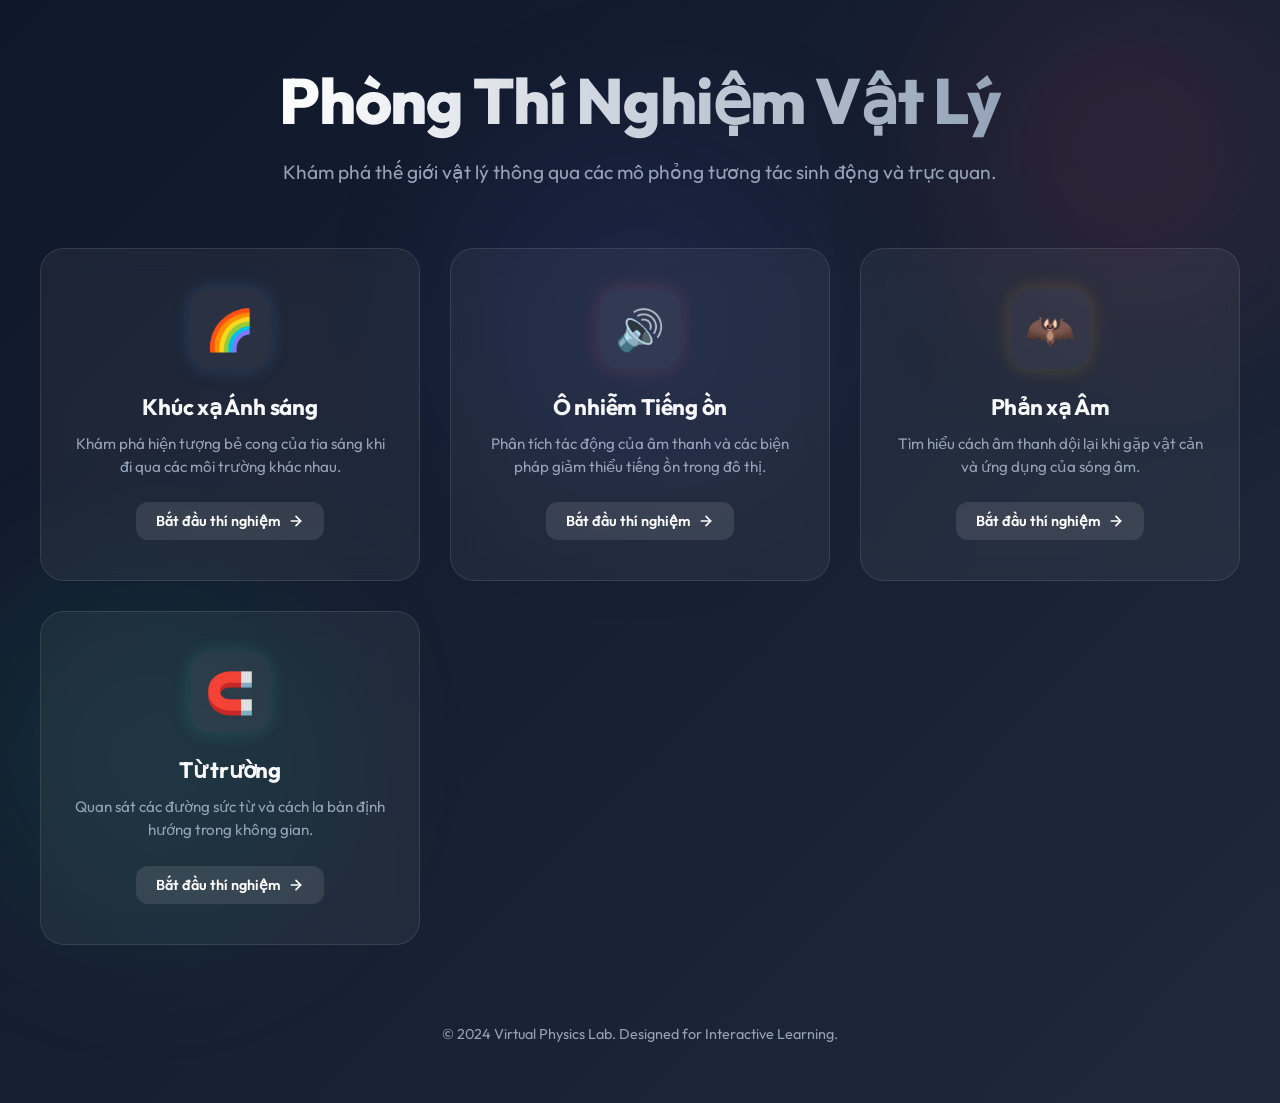
==== index.html @ d67b7b2b "Add files via upload" ====
<!DOCTYPE html>
<html lang="vi">

<head>
    <meta charset="UTF-8">
    <meta name="viewport" content="width=device-width, initial-scale=1.0">
    <title>Hệ Thống Thí Nghiệm Vật Lý Ảo - Khám Phá Khoa Học</title>
    <meta name="description"
        content="Nền tảng học tập vật lý tương tác với các thí nghiệm về khúc xạ, phản xạ âm, từ trường và ô nhiễm tiếng ồn.">
    <meta name="keywords" content="vật lý, thí nghiệm ảo, khúc xạ, từ trường, âm thanh, giáo dục">

    <!-- Google Fonts -->
    <link
        href="https://fonts.googleapis.com/css2?family=Outfit:wght@300;400;600;800&family=Inter:wght@400;700&display=swap"
        rel="stylesheet">
    <style>
        :root {
            --primary: #6366f1;
            --primary-light: #818cf8;
            --secondary: #f43f5e;
            --accent: #10b981;
            --bg-gradient: linear-gradient(135deg, #0f172a 0%, #1e293b 100%);
            --card-bg: rgba(255, 255, 255, 0.05);
            --card-hover: rgba(255, 255, 255, 0.1);
            --text-main: #f8fafc;
            --text-muted: #94a3b8;
            --glass-border: rgba(255, 255, 255, 0.1);
        }

        /* Giữ nguyên một số cấu trúc CSS cũ theo yêu cầu để dự phòng */
        .buttons-container {
            display: flex;
            gap: 20px;
            flex-wrap: wrap;
            justify-content: center;
            margin-top: 40px;
        }

        /* Reset & Base Styles */
        * {
            margin: 0;
            padding: 0;
            box-sizing: border-box;
        }

        body {
            font-family: 'Outfit', sans-serif;
            background: var(--bg-gradient);
            color: var(--text-main);
            min-height: 100vh;
            display: flex;
            flex-direction: column;
            align-items: center;
            padding: 60px 20px;
            overflow-x: hidden;
        }

        /* Background Animation Elements */
        .blob {
            position: fixed;
            width: 500px;
            height: 500px;
            background: radial-gradient(circle, var(--primary) 0%, transparent 70%);
            filter: blur(80px);
            opacity: 0.15;
            z-index: -1;
            border-radius: 50%;
            animation: move 20s infinite alternate;
        }

        .blob-2 {
            top: -100px;
            right: -100px;
            background: radial-gradient(circle, var(--secondary) 0%, transparent 70%);
            animation-delay: -5s;
        }

        .blob-3 {
            bottom: -100px;
            left: -100px;
            background: radial-gradient(circle, var(--accent) 0%, transparent 70%);
            animation-delay: -10s;
        }

        @keyframes move {
            from {
                transform: translate(0, 0) scale(1);
            }

            to {
                transform: translate(100px, 100px) scale(1.2);
            }
        }

        header {
            text-align: center;
            margin-bottom: 60px;
            max-width: 800px;
        }

        h1 {
            font-size: clamp(2.5rem, 8vw, 4rem);
            font-weight: 800;
            background: linear-gradient(to right, #fff, #94a3b8);
            -webkit-background-clip: text;
            background-clip: text;
            -webkit-text-fill-color: transparent;
            margin-bottom: 16px;
            letter-spacing: -0.02em;
        }

        .subtitle {
            font-size: 1.2rem;
            color: var(--text-muted);
            line-height: 1.6;
        }

        /* Experiments Grid */
        .experiments-grid {
            display: grid;
            grid-template-columns: repeat(auto-fit, minmax(280px, 1fr));
            gap: 30px;
            width: 100%;
            max-width: 1200px;
            z-index: 1;
        }

        .experiment-card {
            background: var(--card-bg);
            backdrop-filter: blur(12px);
            -webkit-backdrop-filter: blur(12px);
            border: 1px solid var(--glass-border);
            border-radius: 24px;
            padding: 40px 30px;
            text-decoration: none;
            color: inherit;
            transition: all 0.4s cubic-bezier(0.23, 1, 0.32, 1);
            display: flex;
            flex-direction: column;
            align-items: center;
            text-align: center;
            position: relative;
            overflow: hidden;
        }

        .experiment-card::before {
            content: '';
            position: absolute;
            top: 0;
            left: 0;
            width: 100%;
            height: 100%;
            background: linear-gradient(180deg, transparent 0%, rgba(255, 255, 255, 0.03) 100%);
            opacity: 0;
            transition: opacity 0.4s;
        }

        .experiment-card:hover {
            transform: translateY(-10px);
            background: var(--card-hover);
            border-color: rgba(255, 255, 255, 0.2);
            box-shadow: 0 20px 40px rgba(0, 0, 0, 0.3);
        }

        .experiment-card:hover::before {
            opacity: 1;
        }

        .icon-container {
            width: 80px;
            height: 80px;
            background: rgba(255, 255, 255, 0.05);
            border-radius: 20px;
            display: flex;
            align-items: center;
            justify-content: center;
            font-size: 40px;
            margin-bottom: 24px;
            transition: transform 0.4s ease;
            position: relative;
        }

        .experiment-card:hover .icon-container {
            transform: scale(1.1) rotate(5deg);
        }

        /* Specific icon glow effects */
        .card-refraction .icon-container {
            color: #60a5fa;
            box-shadow: 0 0 20px rgba(96, 165, 250, 0.2);
        }

        .card-noise .icon-container {
            color: #f87171;
            box-shadow: 0 0 20px rgba(248, 113, 113, 0.2);
        }

        .card-reflection .icon-container {
            color: #fbbf24;
            box-shadow: 0 0 20px rgba(251, 191, 36, 0.2);
        }

        .card-magnetic .icon-container {
            color: #34d399;
            box-shadow: 0 0 20px rgba(52, 211, 153, 0.2);
        }

        h2 {
            font-size: 1.4rem;
            font-weight: 700;
            margin-bottom: 12px;
            letter-spacing: -0.01em;
        }

        p.description {
            font-size: 0.95rem;
            color: var(--text-muted);
            line-height: 1.5;
            margin-bottom: 24px;
        }

        .btn-launch {
            margin-top: auto;
            display: inline-flex;
            align-items: center;
            gap: 8px;
            font-weight: 600;
            font-size: 0.9rem;
            color: #fff;
            padding: 10px 20px;
            border-radius: 12px;
            background: rgba(255, 255, 255, 0.1);
            transition: all 0.3s;
        }

        .experiment-card:hover .btn-launch {
            background: #fff;
            color: #0f172a;
        }

        footer {
            margin-top: 80px;
            color: var(--text-muted);
            font-size: 0.9rem;
            text-align: center;
        }

        /* Responsive adjustments */
        @media (max-width: 640px) {
            body {
                padding: 40px 15px;
            }

            h1 {
                margin-bottom: 10px;
            }

            .experiments-grid {
                grid-template-columns: 1fr;
            }
        }
    </style>
</head>

<body>
    <div class="blob"></div>
    <div class="blob blob-2"></div>
    <div class="blob blob-3"></div>

    <header>
        <h1>Phòng Thí Nghiệm Vật Lý</h1>
        <p class="subtitle">Khám phá thế giới vật lý thông qua các mô phỏng tương tác sinh động và trực quan.</p>
    </header>

    <main class="experiments-grid">
        <!-- Thí nghiệm Khúc xạ Ánh sáng -->
        <a href="Khuc_xa/index.html" class="experiment-card card-refraction">
            <div class="icon-container">🌈</div>
            <h2>Khúc xạ Ánh sáng</h2>
            <p class="description">Khám phá hiện tượng bẻ cong của tia sáng khi đi qua các môi trường khác nhau.</p>
            <div class="btn-launch">
                Bắt đầu thí nghiệm
                <svg width="16" height="16" viewBox="0 0 24 24" fill="none" stroke="currentColor" stroke-width="2.5"
                    stroke-linecap="round" stroke-linejoin="round">
                    <line x1="5" y1="12" x2="19" y2="12"></line>
                    <polyline points="12 5 19 12 12 19"></polyline>
                </svg>
            </div>
        </a>

        <!-- Thí nghiệm Ô nhiễm Tiếng ồn -->
        <a href="O_nhiem_tieng_on/index.html" class="experiment-card card-noise">
            <div class="icon-container">🔊</div>
            <h2>Ô nhiễm Tiếng ồn</h2>
            <p class="description">Phân tích tác động của âm thanh và các biện pháp giảm thiểu tiếng ồn trong đô thị.
            </p>
            <div class="btn-launch">
                Bắt đầu thí nghiệm
                <svg width="16" height="16" viewBox="0 0 24 24" fill="none" stroke="currentColor" stroke-width="2.5"
                    stroke-linecap="round" stroke-linejoin="round">
                    <line x1="5" y1="12" x2="19" y2="12"></line>
                    <polyline points="12 5 19 12 12 19"></polyline>
                </svg>
            </div>
        </a>

        <!-- Thí nghiệm Phản xạ Âm -->
        <a href="Phan_xa_am/index.html" class="experiment-card card-reflection">
            <div class="icon-container">🦇</div>
            <h2>Phản xạ Âm</h2>
            <p class="description">Tìm hiểu cách âm thanh dội lại khi gặp vật cản và ứng dụng của sóng âm.</p>
            <div class="btn-launch">
                Bắt đầu thí nghiệm
                <svg width="16" height="16" viewBox="0 0 24 24" fill="none" stroke="currentColor" stroke-width="2.5"
                    stroke-linecap="round" stroke-linejoin="round">
                    <line x1="5" y1="12" x2="19" y2="12"></line>
                    <polyline points="12 5 19 12 12 19"></polyline>
                </svg>
            </div>
        </a>

        <!-- Thí nghiệm Từ trường -->
        <a href="Thi_Nghiem_Tu_Truong_Hoan_Thien/index.html" class="experiment-card card-magnetic">
            <div class="icon-container">🧲</div>
            <h2>Từ trường</h2>
            <p class="description">Quan sát các đường sức từ và cách la bàn định hướng trong không gian.</p>
            <div class="btn-launch">
                Bắt đầu thí nghiệm
                <svg width="16" height="16" viewBox="0 0 24 24" fill="none" stroke="currentColor" stroke-width="2.5"
                    stroke-linecap="round" stroke-linejoin="round">
                    <line x1="5" y1="12" x2="19" y2="12"></line>
                    <polyline points="12 5 19 12 12 19"></polyline>
                </svg>
            </div>
        </a>
    </main>

    <footer>
        <p>&copy; 2024 Virtual Physics Lab. Designed for Interactive Learning.</p>
    </footer>

    <!-- Giữ nguyên cấu trúc ẩn để dự phòng CSS cũ nếu cần -->
    <div class="buttons-container" style="display: none;">
        <a href="Khuc_xa/index.html"></a>
        <a href="O_nhiem_tieng_on/index.html"></a>
        <a href="Phan_xa_am/index.html"></a>
        <a href="Thi_Nghiem_Tu_Truong_Hoan_Thien/index.html"></a>
    </div>
</body>

</html>
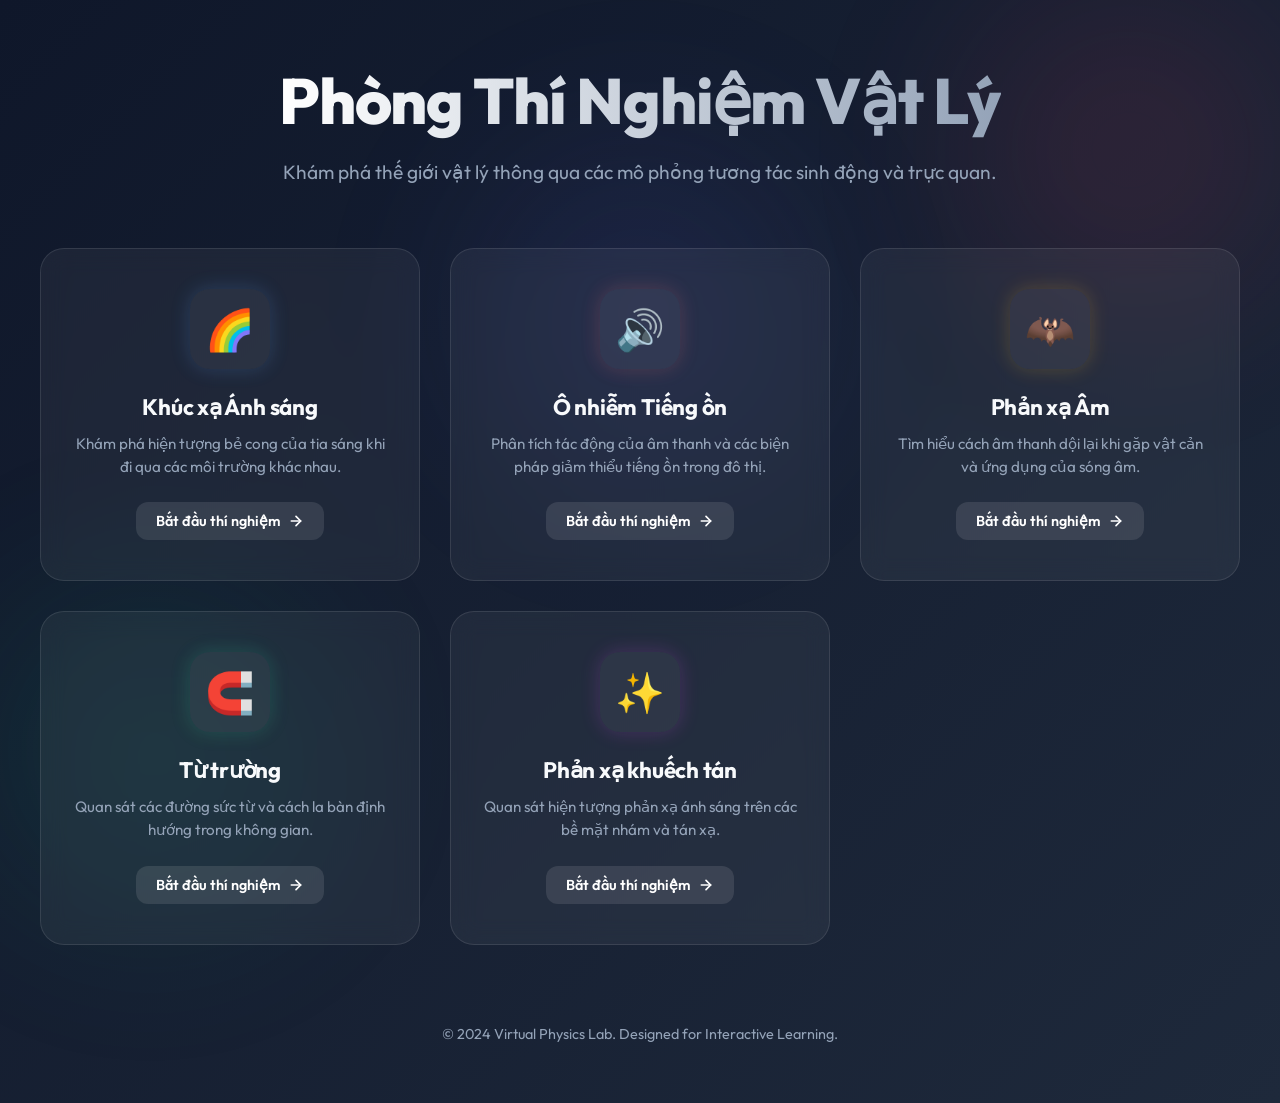
==== commit 70a0fd7a: "Thêm thí nghiệm Phan_xa_khuyech_tan" ====
--- a/index.html
+++ b/index.html
@@ -205,6 +205,11 @@
             box-shadow: 0 0 20px rgba(52, 211, 153, 0.2);
         }
 
+        .card-diffuse .icon-container {
+            color: #d946ef;
+            box-shadow: 0 0 20px rgba(217, 70, 239, 0.2);
+        }
+
         h2 {
             font-size: 1.4rem;
             font-weight: 700;
@@ -333,6 +338,21 @@
                 </svg>
             </div>
         </a>
+
+        <!-- Thí nghiệm Phản xạ khuếch tán -->
+        <a href="./Phan_xa_khuyech_tan/index.html" class="experiment-card card-diffuse">
+            <div class="icon-container">✨</div>
+            <h2>Phản xạ khuếch tán</h2>
+            <p class="description">Quan sát hiện tượng phản xạ ánh sáng trên các bề mặt nhám và tán xạ.</p>
+            <div class="btn-launch">
+                Bắt đầu thí nghiệm
+                <svg width="16" height="16" viewBox="0 0 24 24" fill="none" stroke="currentColor" stroke-width="2.5"
+                    stroke-linecap="round" stroke-linejoin="round">
+                    <line x1="5" y1="12" x2="19" y2="12"></line>
+                    <polyline points="12 5 19 12 12 19"></polyline>
+                </svg>
+            </div>
+        </a>
     </main>
 
     <footer>
@@ -345,6 +365,7 @@
         <a href="O_nhiem_tieng_on/index.html"></a>
         <a href="Phan_xa_am/index.html"></a>
         <a href="Thi_Nghiem_Tu_Truong_Hoan_Thien/index.html"></a>
+        <a href="./Phan_xa_khuyech_tan/index.html" class="btn">Thí nghiệm 5: Phản xạ ánh sáng & Khuếch tán</a>
     </div>
 </body>
 
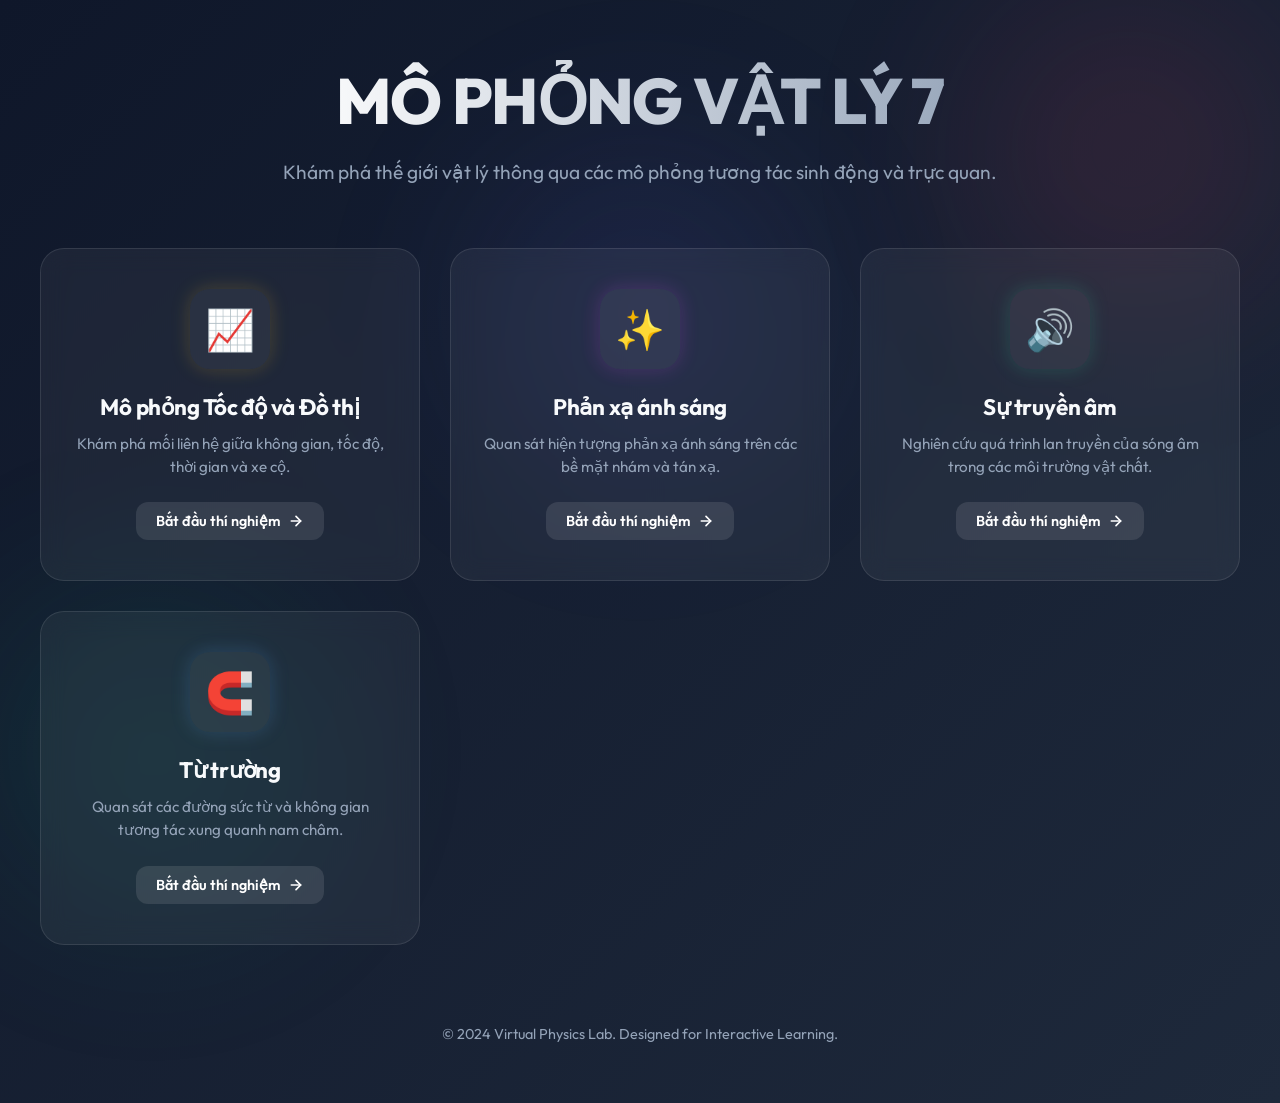
==== commit dcf285d6: "Dọn dẹp thí nghiệm cũ và cập nhật danh mục Vật lý 7" ====
--- a/index.html
+++ b/index.html
@@ -4,10 +4,9 @@
 <head>
     <meta charset="UTF-8">
     <meta name="viewport" content="width=device-width, initial-scale=1.0">
-    <title>Hệ Thống Thí Nghiệm Vật Lý Ảo - Khám Phá Khoa Học</title>
-    <meta name="description"
-        content="Nền tảng học tập vật lý tương tác với các thí nghiệm về khúc xạ, phản xạ âm, từ trường và ô nhiễm tiếng ồn.">
-    <meta name="keywords" content="vật lý, thí nghiệm ảo, khúc xạ, từ trường, âm thanh, giáo dục">
+    <title>MÔ PHỎNG VẬT LÝ 7</title>
+    <meta name="description" content="Hệ thống quản lý tập trung các mô phỏng vật lý 7.">
+    <meta name="keywords" content="vật lý, thí nghiệm ảo, khúc xạ, từ trường, âm thanh, giáo dục, lớp 7">
 
     <!-- Google Fonts -->
     <link
@@ -273,16 +272,16 @@
     <div class="blob blob-3"></div>
 
     <header>
-        <h1>Phòng Thí Nghiệm Vật Lý</h1>
+        <h1>MÔ PHỎNG VẬT LÝ 7</h1>
         <p class="subtitle">Khám phá thế giới vật lý thông qua các mô phỏng tương tác sinh động và trực quan.</p>
     </header>
 
     <main class="experiments-grid">
-        <!-- Thí nghiệm Khúc xạ Ánh sáng -->
-        <a href="Khuc_xa/index.html" class="experiment-card card-refraction">
-            <div class="icon-container">🌈</div>
-            <h2>Khúc xạ Ánh sáng</h2>
-            <p class="description">Khám phá hiện tượng bẻ cong của tia sáng khi đi qua các môi trường khác nhau.</p>
+        <!-- Mô phỏng Tốc độ và Đồ thị (S-T) -->
+        <a href="./mo-phong-toc-do/index.html" class="experiment-card card-reflection">
+            <div class="icon-container">📈</div>
+            <h2>Mô phỏng Tốc độ và Đồ thị</h2>
+            <p class="description">Khám phá mối liên hệ giữa không gian, tốc độ, thời gian và xe cộ.</p>
             <div class="btn-launch">
                 Bắt đầu thí nghiệm
                 <svg width="16" height="16" viewBox="0 0 24 24" fill="none" stroke="currentColor" stroke-width="2.5"
@@ -293,56 +292,10 @@
             </div>
         </a>
 
-        <!-- Thí nghiệm Ô nhiễm Tiếng ồn -->
-        <a href="O_nhiem_tieng_on/index.html" class="experiment-card card-noise">
-            <div class="icon-container">🔊</div>
-            <h2>Ô nhiễm Tiếng ồn</h2>
-            <p class="description">Phân tích tác động của âm thanh và các biện pháp giảm thiểu tiếng ồn trong đô thị.
-            </p>
-            <div class="btn-launch">
-                Bắt đầu thí nghiệm
-                <svg width="16" height="16" viewBox="0 0 24 24" fill="none" stroke="currentColor" stroke-width="2.5"
-                    stroke-linecap="round" stroke-linejoin="round">
-                    <line x1="5" y1="12" x2="19" y2="12"></line>
-                    <polyline points="12 5 19 12 12 19"></polyline>
-                </svg>
-            </div>
-        </a>
-
-        <!-- Thí nghiệm Phản xạ Âm -->
-        <a href="Phan_xa_am/index.html" class="experiment-card card-reflection">
-            <div class="icon-container">🦇</div>
-            <h2>Phản xạ Âm</h2>
-            <p class="description">Tìm hiểu cách âm thanh dội lại khi gặp vật cản và ứng dụng của sóng âm.</p>
-            <div class="btn-launch">
-                Bắt đầu thí nghiệm
-                <svg width="16" height="16" viewBox="0 0 24 24" fill="none" stroke="currentColor" stroke-width="2.5"
-                    stroke-linecap="round" stroke-linejoin="round">
-                    <line x1="5" y1="12" x2="19" y2="12"></line>
-                    <polyline points="12 5 19 12 12 19"></polyline>
-                </svg>
-            </div>
-        </a>
-
-        <!-- Thí nghiệm Từ trường -->
-        <a href="Thi_Nghiem_Tu_Truong_Hoan_Thien/index.html" class="experiment-card card-magnetic">
-            <div class="icon-container">🧲</div>
-            <h2>Từ trường</h2>
-            <p class="description">Quan sát các đường sức từ và cách la bàn định hướng trong không gian.</p>
-            <div class="btn-launch">
-                Bắt đầu thí nghiệm
-                <svg width="16" height="16" viewBox="0 0 24 24" fill="none" stroke="currentColor" stroke-width="2.5"
-                    stroke-linecap="round" stroke-linejoin="round">
-                    <line x1="5" y1="12" x2="19" y2="12"></line>
-                    <polyline points="12 5 19 12 12 19"></polyline>
-                </svg>
-            </div>
-        </a>
-
-        <!-- Thí nghiệm Phản xạ khuếch tán -->
-        <a href="./Phan_xa_khuyech_tan/index.html" class="experiment-card card-diffuse">
+        <!-- Phản xạ khuếch tán -->
+        <a href="./phan-xa-khuech-tan/index.html" class="experiment-card card-diffuse">
             <div class="icon-container">✨</div>
-            <h2>Phản xạ khuếch tán</h2>
+            <h2>Phản xạ ánh sáng</h2>
             <p class="description">Quan sát hiện tượng phản xạ ánh sáng trên các bề mặt nhám và tán xạ.</p>
             <div class="btn-launch">
                 Bắt đầu thí nghiệm
@@ -353,20 +306,42 @@
                 </svg>
             </div>
         </a>
+
+        <!-- Sự truyền âm -->
+        <a href="./su-truyen-am/index.html" class="experiment-card card-magnetic">
+            <div class="icon-container">🔊</div>
+            <h2>Sự truyền âm</h2>
+            <p class="description">Nghiên cứu quá trình lan truyền của sóng âm trong các môi trường vật chất.</p>
+            <div class="btn-launch">
+                Bắt đầu thí nghiệm
+                <svg width="16" height="16" viewBox="0 0 24 24" fill="none" stroke="currentColor" stroke-width="2.5"
+                    stroke-linecap="round" stroke-linejoin="round">
+                    <line x1="5" y1="12" x2="19" y2="12"></line>
+                    <polyline points="12 5 19 12 12 19"></polyline>
+                </svg>
+            </div>
+        </a>
+
+        <!-- Từ trường -->
+        <a href="./tu-truong/index.html" class="experiment-card card-refraction">
+            <div class="icon-container">🧲</div>
+            <h2>Từ trường</h2>
+            <p class="description">Quan sát các đường sức từ và không gian tương tác xung quanh nam châm.</p>
+            <div class="btn-launch">
+                Bắt đầu thí nghiệm
+                <svg width="16" height="16" viewBox="0 0 24 24" fill="none" stroke="currentColor" stroke-width="2.5"
+                    stroke-linecap="round" stroke-linejoin="round">
+                    <line x1="5" y1="12" x2="19" y2="12"></line>
+                    <polyline points="12 5 19 12 12 19"></polyline>
+                </svg>
+            </div>
+        </a>
     </main>
 
     <footer>
         <p>&copy; 2024 Virtual Physics Lab. Designed for Interactive Learning.</p>
     </footer>
 
-    <!-- Giữ nguyên cấu trúc ẩn để dự phòng CSS cũ nếu cần -->
-    <div class="buttons-container" style="display: none;">
-        <a href="Khuc_xa/index.html"></a>
-        <a href="O_nhiem_tieng_on/index.html"></a>
-        <a href="Phan_xa_am/index.html"></a>
-        <a href="Thi_Nghiem_Tu_Truong_Hoan_Thien/index.html"></a>
-        <a href="./Phan_xa_khuyech_tan/index.html" class="btn">Thí nghiệm 5: Phản xạ ánh sáng & Khuếch tán</a>
-    </div>
 </body>
 
 </html>
